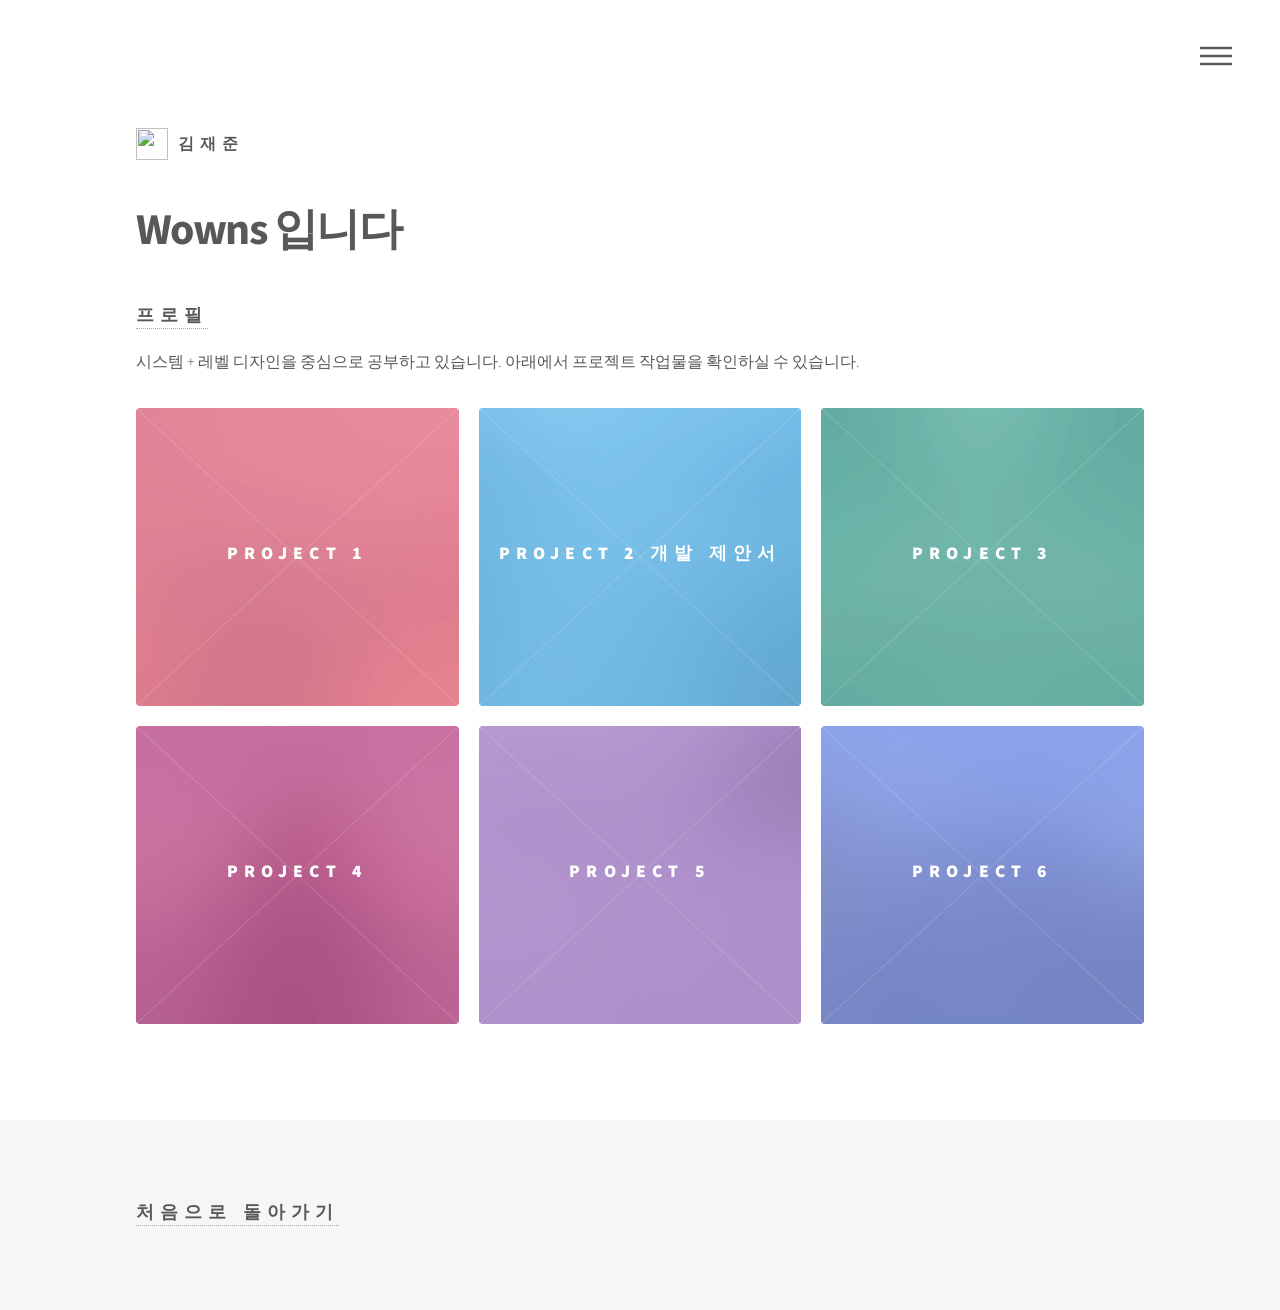
==== pages/index.html @ fa554bdf "write 1" ====
<!doctype html>
<html>
  <head>
    <title>XXX의 문서창고</title>
    <meta charset="utf-8" />
    <meta
      name="viewport"
      content="width=device-width, initial-scale=1, user-scalable=no"
    />
    <link rel="stylesheet" href="assets/css/main.css" />
    <noscript
      ><link rel="stylesheet" href="assets/css/noscript.css"
    /></noscript>
  </head>
  <body class="is-preload">
    <!-- Wrapper -->
    <div id="wrapper">
      <!-- Header -->
      <header id="header">
        <div class="inner">
          <!-- Logo -->
          <a href="index.html" class="logo">
            <span class="symbol"><img src="images/logo.svg" alt="" /></span
            ><span class="title">김재준</span>
          </a>

          <!-- Nav -->
          <nav>
            <ul>
              <li><a href="#menu">Menu</a></li>
            </ul>
          </nav>
        </div>
      </header>

      <!-- Menu -->
      <nav id="menu">
        <h2>문서바로가기</h2>
        <ul>
          <li><a href="/pages/page01.html">문서1</a></li>
          <li><a href="/pages/page02.html">문서2</a></li>
          <li><a href="/pages/page03.html">문서3</a></li>
          <li><a href="/pages/page04.html">문서4</a></li>
          <li><a href="/pages/page05.html">문서5</a></li>
          <li><a href="/pages/page06.html">문서6</a></li>
          <!-- <li><a href="/pages/page07.html">문서7</a></li>
          <li><a href="/pages/page08.html">문서8</a></li>
          <li><a href="/pages/page09.html">문서9</a></li>
          <li><a href="/pages/page10.html">문서10</a></li>
          <li><a href="/pages/page11.html">문서11</a></li>
          <li><a href="/pages/page12.html">문서12</a></li> -->
        </ul>
      </nav>

      <!-- Main -->
      <div id="main">
        <div class="inner">
          <header>
            <h1>Wowns 입니다<br /></h1>
            <h2>
              <a
                href="https://www.notion.so/gamedesigncosmos/445e931230a882c5b68301362e0fc524?source=copy_link"
                >프로필</a
              >
            </h2>

            <p>
              시스템 + 레벨 디자인을 중심으로 공부하고 있습니다. 아래에서 프로젝트 작업물을 확인하실 수 있습니다.
            </p>
          </header>
          <section class="tiles">
            <article class="style1">
              <span class="image">
                <img src="images/pic01.jpg" alt="" />
              </span>
              <a href="/pages/page01.html">
                <h2>Project 1</h2>
                <div class="content">
                  <p>Project 1에 관한 GDD 입니다.</p>
                </div>
              </a>
            </article>
            <article class="style2">
              <span class="image">
                <img src="images/pic02.jpg" alt="" />
              </span>
              <a href="/pages/page02.html">
                <h2>Project 2 개발 제안서</h2>
                <div class="content">
                  <p>
                    Project 2를 제작하기 위한 개발 제안서.
                  </p>
                </div>
              </a>
            </article>
            <article class="style3">
              <span class="image">
                <img src="images/pic03.jpg" alt="" />
              </span>
              <a href="/pages/page03.html">
                <h2>Project 3</h2>
                <div class="content">
                  <p>
                    Project 3에 관한 GDD 입니다.
                  </p>
                </div>
              </a>
            </article>
            <article class="style4">
              <span class="image">
                <img src="images/pic04.jpg" alt="" />
              </span>
              <a href="/pages/page04.html">
                <h2>Project 4</h2>
                <div class="content">
                  <p>
                    Project 4에 관한 GDD 입니다.
                  </p>
                </div>
              </a>
            </article>
            <article class="style5">
              <span class="image">
                <img src="images/pic05.jpg" alt="" />
              </span>
              <a href="/pages/page05.html">
                <h2>Project 5</h2>
                <div class="content">
                  <p>
                    Project 5에 관한 GDD 입니다.
                  </p>
                </div>
              </a>
            </article>
            <article class="style6">
              <span class="image">
                <img src="images/pic06.jpg" alt="" />
              </span>
              <a href="/pages/page06.html">
                <h2>Project 6</h2>
                <div class="content">
                  <p>
                    Project 6에 관한 GDD 입니다.
                  </p>
                </div>
              </a>
            </article>
            <!-- <article class="style2">
              <span class="image">
                <img src="images/pic07.jpg" alt="" />
              </span>
              <a href="/pages/page07.html">
                <h2>문서7</h2>
                <div class="content">
                  <p>
                    Sed nisl arcu euismod sit amet nisi lorem etiam dolor
                    veroeros et feugiat.
                  </p>
                </div>
              </a>
            </article>
            <article class="style3">
              <span class="image">
                <img src="images/pic08.jpg" alt="" />
              </span>
              <a href="/pages/page08.html">
                <h2>문서8</h2>
                <div class="content">
                  <p>
                    Sed nisl arcu euismod sit amet nisi lorem etiam dolor
                    veroeros et feugiat.
                  </p>
                </div>
              </a>
            </article>
            <article class="style1">
              <span class="image">
                <img src="images/pic09.jpg" alt="" />
              </span>
              <a href="/pages/page09.html">
                <h2>문서9</h2>
                <div class="content">
                  <p>
                    Sed nisl arcu euismod sit amet nisi lorem etiam dolor
                    veroeros et feugiat.
                  </p>
                </div>
              </a>
            </article>
            <article class="style5">
              <span class="image">
                <img src="images/pic10.jpg" alt="" />
              </span>
              <a href="/pages/page10.html">
                <h2>문서10</h2>
                <div class="content">
                  <p>
                    Sed nisl arcu euismod sit amet nisi lorem etiam dolor
                    veroeros et feugiat.
                  </p>
                </div>
              </a>
            </article>
            <article class="style6">
              <span class="image">
                <img src="images/pic11.jpg" alt="" />
              </span>
              <a href="/pages/page11.html">
                <h2>문서11</h2>
                <div class="content">
                  <p>
                    Sed nisl arcu euismod sit amet nisi lorem etiam dolor
                    veroeros et feugiat.
                  </p>
                </div>
              </a>
            </article>
            <article class="style4">
              <span class="image">
                <img src="images/pic12.jpg" alt="" />
              </span>
              <a href="/pages/page12.html">
                <h2>문서12</h2>
                <div class="content">
                  <p>
                    Sed nisl arcu euismod sit amet nisi lorem etiam dolor
                    veroeros et feugiat.
                  </p>
                </div>
              </a>
            </article> -->
          </section>
        </div>
      </div>

      <!-- Footer -->
      <footer id="footer">
        <div class="inner">
          <h2>
            <a href="/index.html">처음으로 돌아가기</a>
          </h2>
        </div>
      </footer>
    </div>

    <!-- Scripts -->
    <script src="assets/js/jquery.min.js"></script>
    <script src="assets/js/browser.min.js"></script>
    <script src="assets/js/breakpoints.min.js"></script>
    <script src="assets/js/util.js"></script>
    <script src="assets/js/main.js"></script>
  </body>
</html>
---- pages/assets/css/main.css ----
@import url(fontawesome-all.min.css);
@import url("https://fonts.googleapis.com/css?family=Source+Sans+Pro:300,700,900");

/*
	Phantom by HTML5 UP
	html5up.net | @ajlkn
	Free for personal and commercial use under the CCA 3.0 license (html5up.net/license)
*/

html,
body,
div,
span,
applet,
object,
iframe,
h1,
h2,
h3,
h4,
h5,
h6,
p,
blockquote,
pre,
a,
abbr,
acronym,
address,
big,
cite,
code,
del,
dfn,
em,
img,
ins,
kbd,
q,
s,
samp,
small,
strike,
strong,
sub,
sup,
tt,
var,
b,
u,
i,
center,
dl,
dt,
dd,
ol,
ul,
li,
fieldset,
form,
label,
legend,
table,
caption,
tbody,
tfoot,
thead,
tr,
th,
td,
article,
aside,
canvas,
details,
embed,
figure,
figcaption,
footer,
header,
hgroup,
menu,
nav,
output,
ruby,
section,
summary,
time,
mark,
audio,
video {
  margin: 0;
  padding: 0;
  border: 0;
  font-size: 100%;
  font: inherit;
  vertical-align: baseline;
}

article,
aside,
details,
figcaption,
figure,
footer,
header,
hgroup,
menu,
nav,
section {
  display: block;
}

body {
  line-height: 1;
}

ol,
ul {
  list-style: none;
}

blockquote,
q {
  quotes: none;
}

blockquote:before,
blockquote:after,
q:before,
q:after {
  content: "";
  content: none;
}

table {
  border-collapse: collapse;
  border-spacing: 0;
}

body {
  -webkit-text-size-adjust: none;
}

mark {
  background-color: transparent;
  color: inherit;
}

input::-moz-focus-inner {
  border: 0;
  padding: 0;
}

input,
select,
textarea {
  -moz-appearance: none;
  -webkit-appearance: none;
  -ms-appearance: none;
  appearance: none;
}

/* Basic */

@-ms-viewport {
  width: device-width;
}

body {
  -ms-overflow-style: scrollbar;
}

@media screen and (max-width: 480px) {
  html,
  body {
    min-width: 320px;
  }
}

html {
  box-sizing: border-box;
}

*,
*:before,
*:after {
  box-sizing: inherit;
}

body {
  background: #ffffff;
}

body.is-preload *,
body.is-preload *:before,
body.is-preload *:after {
  -moz-animation: none !important;
  -webkit-animation: none !important;
  -ms-animation: none !important;
  animation: none !important;
  -moz-transition: none !important;
  -webkit-transition: none !important;
  -ms-transition: none !important;
  transition: none !important;
}

/* Type */

body,
input,
select,
textarea {
  color: #585858;
  font-family: "Source Sans Pro", Helvetica, sans-serif;
  font-size: 16pt;
  font-weight: 300;
  line-height: 1.75;
}

@media screen and (max-width: 1680px) {
  body,
  input,
  select,
  textarea {
    font-size: 14pt;
  }
}

@media screen and (max-width: 1280px) {
  body,
  input,
  select,
  textarea {
    font-size: 12pt;
  }
}

a {
  -moz-transition:
    border-bottom-color 0.2s ease,
    color 0.2s ease;
  -webkit-transition:
    border-bottom-color 0.2s ease,
    color 0.2s ease;
  -ms-transition:
    border-bottom-color 0.2s ease,
    color 0.2s ease;
  transition:
    border-bottom-color 0.2s ease,
    color 0.2s ease;
  text-decoration: none;
  color: #585858;
  border-bottom: dotted 1px rgba(88, 88, 88, 0.5);
}

a:hover {
  border-bottom-color: transparent;
  color: #67f20a !important;
}

strong,
b {
  font-weight: 900;
}

em,
i {
  font-style: italic;
}

p {
  margin: 0 0 2em 0;
}

h1 {
  font-size: 2.75em;
  font-weight: 700;
  line-height: 1.3;
  margin: 0 0 1em 0;
  letter-spacing: -0.035em;
}

h1 a {
  color: inherit;
}

@media screen and (max-width: 736px) {
  h1 {
    font-size: 2em;
    margin: 0 0 1em 0;
  }
}

@media screen and (max-width: 360px) {
  h1 {
    font-size: 1.75em;
  }
}

h2,
h3,
h4,
h5,
h6 {
  font-weight: 900;
  line-height: 1.5;
  margin: 0 0 2em 0;
  text-transform: uppercase;
  letter-spacing: 0.35em;
}

h2 a,
h3 a,
h4 a,
h5 a,
h6 a {
  color: inherit;
}

h2 {
  font-size: 1.1em;
}

h3 {
  font-size: 1em;
}

h4 {
  font-size: 0.8em;
}

h5 {
  font-size: 0.8em;
}

h6 {
  font-size: 0.8em;
}

@media screen and (max-width: 980px) {
  h1 br,
  h2 br,
  h3 br,
  h4 br,
  h5 br,
  h6 br {
    display: none;
  }
}

@media screen and (max-width: 736px) {
  h2 {
    font-size: 1em;
  }

  h3 {
    font-size: 0.8em;
  }
}

sub {
  font-size: 0.8em;
  position: relative;
  top: 0.5em;
}

sup {
  font-size: 0.8em;
  position: relative;
  top: -0.5em;
}

blockquote {
  border-left: solid 4px #c9c9c9;
  font-style: italic;
  margin: 0 0 2em 0;
  padding: 0.5em 0 0.5em 2em;
}

code {
  background: rgba(144, 144, 144, 0.075);
  border-radius: 4px;
  border: solid 1px #c9c9c9;
  font-family: "Courier New", monospace;
  font-size: 0.9em;
  margin: 0 0.25em;
  padding: 0.25em 0.65em;
}

pre {
  -webkit-overflow-scrolling: touch;
  font-family: "Courier New", monospace;
  font-size: 0.9em;
  margin: 0 0 2em 0;
}

pre code {
  display: block;
  line-height: 1.75;
  padding: 1em 1.5em;
  overflow-x: auto;
}

hr {
  border: 0;
  border-bottom: solid 1px #c9c9c9;
  margin: 2em 0;
}

hr.major {
  margin: 3em 0;
}

.align-left {
  text-align: left;
}

.align-center {
  text-align: center;
}

.align-right {
  text-align: right;
}

/* Row */

.row {
  display: flex;
  flex-wrap: wrap;
  box-sizing: border-box;
  align-items: stretch;
}

.row > * {
  box-sizing: border-box;
}

.row.gtr-uniform > * > :last-child {
  margin-bottom: 0;
}

.row.aln-left {
  justify-content: flex-start;
}

.row.aln-center {
  justify-content: center;
}

.row.aln-right {
  justify-content: flex-end;
}

.row.aln-top {
  align-items: flex-start;
}

.row.aln-middle {
  align-items: center;
}

.row.aln-bottom {
  align-items: flex-end;
}

.row > .imp {
  order: -1;
}

.row > .col-1 {
  width: 8.33333%;
}

.row > .off-1 {
  margin-left: 8.33333%;
}

.row > .col-2 {
  width: 16.66667%;
}

.row > .off-2 {
  margin-left: 16.66667%;
}

.row > .col-3 {
  width: 25%;
}

.row > .off-3 {
  margin-left: 25%;
}

.row > .col-4 {
  width: 33.33333%;
}

.row > .off-4 {
  margin-left: 33.33333%;
}

.row > .col-5 {
  width: 41.66667%;
}

.row > .off-5 {
  margin-left: 41.66667%;
}

.row > .col-6 {
  width: 50%;
}

.row > .off-6 {
  margin-left: 50%;
}

.row > .col-7 {
  width: 58.33333%;
}

.row > .off-7 {
  margin-left: 58.33333%;
}

.row > .col-8 {
  width: 66.66667%;
}

.row > .off-8 {
  margin-left: 66.66667%;
}

.row > .col-9 {
  width: 75%;
}

.row > .off-9 {
  margin-left: 75%;
}

.row > .col-10 {
  width: 83.33333%;
}

.row > .off-10 {
  margin-left: 83.33333%;
}

.row > .col-11 {
  width: 91.66667%;
}

.row > .off-11 {
  margin-left: 91.66667%;
}

.row > .col-12 {
  width: 100%;
}

.row > .off-12 {
  margin-left: 100%;
}

.row.gtr-0 {
  margin-top: 0;
  margin-left: 0em;
}

.row.gtr-0 > * {
  padding: 0 0 0 0em;
}

.row.gtr-0.gtr-uniform {
  margin-top: 0em;
}

.row.gtr-0.gtr-uniform > * {
  padding-top: 0em;
}

.row.gtr-25 {
  margin-top: 0;
  margin-left: -0.5em;
}

.row.gtr-25 > * {
  padding: 0 0 0 0.5em;
}

.row.gtr-25.gtr-uniform {
  margin-top: -0.5em;
}

.row.gtr-25.gtr-uniform > * {
  padding-top: 0.5em;
}

.row.gtr-50 {
  margin-top: 0;
  margin-left: -1em;
}

.row.gtr-50 > * {
  padding: 0 0 0 1em;
}

.row.gtr-50.gtr-uniform {
  margin-top: -1em;
}

.row.gtr-50.gtr-uniform > * {
  padding-top: 1em;
}

.row {
  margin-top: 0;
  margin-left: -2em;
}

.row > * {
  padding: 0 0 0 2em;
}

.row.gtr-uniform {
  margin-top: -2em;
}

.row.gtr-uniform > * {
  padding-top: 2em;
}

.row.gtr-150 {
  margin-top: 0;
  margin-left: -3em;
}

.row.gtr-150 > * {
  padding: 0 0 0 3em;
}

.row.gtr-150.gtr-uniform {
  margin-top: -3em;
}

.row.gtr-150.gtr-uniform > * {
  padding-top: 3em;
}

.row.gtr-200 {
  margin-top: 0;
  margin-left: -4em;
}

.row.gtr-200 > * {
  padding: 0 0 0 4em;
}

.row.gtr-200.gtr-uniform {
  margin-top: -4em;
}

.row.gtr-200.gtr-uniform > * {
  padding-top: 4em;
}

@media screen and (max-width: 1680px) {
  .row {
    display: flex;
    flex-wrap: wrap;
    box-sizing: border-box;
    align-items: stretch;
  }

  .row > * {
    box-sizing: border-box;
  }

  .row.gtr-uniform > * > :last-child {
    margin-bottom: 0;
  }

  .row.aln-left {
    justify-content: flex-start;
  }

  .row.aln-center {
    justify-content: center;
  }

  .row.aln-right {
    justify-content: flex-end;
  }

  .row.aln-top {
    align-items: flex-start;
  }

  .row.aln-middle {
    align-items: center;
  }

  .row.aln-bottom {
    align-items: flex-end;
  }

  .row > .imp-xlarge {
    order: -1;
  }

  .row > .col-1-xlarge {
    width: 8.33333%;
  }

  .row > .off-1-xlarge {
    margin-left: 8.33333%;
  }

  .row > .col-2-xlarge {
    width: 16.66667%;
  }

  .row > .off-2-xlarge {
    margin-left: 16.66667%;
  }

  .row > .col-3-xlarge {
    width: 25%;
  }

  .row > .off-3-xlarge {
    margin-left: 25%;
  }

  .row > .col-4-xlarge {
    width: 33.33333%;
  }

  .row > .off-4-xlarge {
    margin-left: 33.33333%;
  }

  .row > .col-5-xlarge {
    width: 41.66667%;
  }

  .row > .off-5-xlarge {
    margin-left: 41.66667%;
  }

  .row > .col-6-xlarge {
    width: 50%;
  }

  .row > .off-6-xlarge {
    margin-left: 50%;
  }

  .row > .col-7-xlarge {
    width: 58.33333%;
  }

  .row > .off-7-xlarge {
    margin-left: 58.33333%;
  }

  .row > .col-8-xlarge {
    width: 66.66667%;
  }

  .row > .off-8-xlarge {
    margin-left: 66.66667%;
  }

  .row > .col-9-xlarge {
    width: 75%;
  }

  .row > .off-9-xlarge {
    margin-left: 75%;
  }

  .row > .col-10-xlarge {
    width: 83.33333%;
  }

  .row > .off-10-xlarge {
    margin-left: 83.33333%;
  }

  .row > .col-11-xlarge {
    width: 91.66667%;
  }

  .row > .off-11-xlarge {
    margin-left: 91.66667%;
  }

  .row > .col-12-xlarge {
    width: 100%;
  }

  .row > .off-12-xlarge {
    margin-left: 100%;
  }

  .row.gtr-0 {
    margin-top: 0;
    margin-left: 0em;
  }

  .row.gtr-0 > * {
    padding: 0 0 0 0em;
  }

  .row.gtr-0.gtr-uniform {
    margin-top: 0em;
  }

  .row.gtr-0.gtr-uniform > * {
    padding-top: 0em;
  }

  .row.gtr-25 {
    margin-top: 0;
    margin-left: -0.5em;
  }

  .row.gtr-25 > * {
    padding: 0 0 0 0.5em;
  }

  .row.gtr-25.gtr-uniform {
    margin-top: -0.5em;
  }

  .row.gtr-25.gtr-uniform > * {
    padding-top: 0.5em;
  }

  .row.gtr-50 {
    margin-top: 0;
    margin-left: -1em;
  }

  .row.gtr-50 > * {
    padding: 0 0 0 1em;
  }

  .row.gtr-50.gtr-uniform {
    margin-top: -1em;
  }

  .row.gtr-50.gtr-uniform > * {
    padding-top: 1em;
  }

  .row {
    margin-top: 0;
    margin-left: -2em;
  }

  .row > * {
    padding: 0 0 0 2em;
  }

  .row.gtr-uniform {
    margin-top: -2em;
  }

  .row.gtr-uniform > * {
    padding-top: 2em;
  }

  .row.gtr-150 {
    margin-top: 0;
    margin-left: -3em;
  }

  .row.gtr-150 > * {
    padding: 0 0 0 3em;
  }

  .row.gtr-150.gtr-uniform {
    margin-top: -3em;
  }

  .row.gtr-150.gtr-uniform > * {
    padding-top: 3em;
  }

  .row.gtr-200 {
    margin-top: 0;
    margin-left: -4em;
  }

  .row.gtr-200 > * {
    padding: 0 0 0 4em;
  }

  .row.gtr-200.gtr-uniform {
    margin-top: -4em;
  }

  .row.gtr-200.gtr-uniform > * {
    padding-top: 4em;
  }
}

@media screen and (max-width: 1280px) {
  .row {
    display: flex;
    flex-wrap: wrap;
    box-sizing: border-box;
    align-items: stretch;
  }

  .row > * {
    box-sizing: border-box;
  }

  .row.gtr-uniform > * > :last-child {
    margin-bottom: 0;
  }

  .row.aln-left {
    justify-content: flex-start;
  }

  .row.aln-center {
    justify-content: center;
  }

  .row.aln-right {
    justify-content: flex-end;
  }

  .row.aln-top {
    align-items: flex-start;
  }

  .row.aln-middle {
    align-items: center;
  }

  .row.aln-bottom {
    align-items: flex-end;
  }

  .row > .imp-large {
    order: -1;
  }

  .row > .col-1-large {
    width: 8.33333%;
  }

  .row > .off-1-large {
    margin-left: 8.33333%;
  }

  .row > .col-2-large {
    width: 16.66667%;
  }

  .row > .off-2-large {
    margin-left: 16.66667%;
  }

  .row > .col-3-large {
    width: 25%;
  }

  .row > .off-3-large {
    margin-left: 25%;
  }

  .row > .col-4-large {
    width: 33.33333%;
  }

  .row > .off-4-large {
    margin-left: 33.33333%;
  }

  .row > .col-5-large {
    width: 41.66667%;
  }

  .row > .off-5-large {
    margin-left: 41.66667%;
  }

  .row > .col-6-large {
    width: 50%;
  }

  .row > .off-6-large {
    margin-left: 50%;
  }

  .row > .col-7-large {
    width: 58.33333%;
  }

  .row > .off-7-large {
    margin-left: 58.33333%;
  }

  .row > .col-8-large {
    width: 66.66667%;
  }

  .row > .off-8-large {
    margin-left: 66.66667%;
  }

  .row > .col-9-large {
    width: 75%;
  }

  .row > .off-9-large {
    margin-left: 75%;
  }

  .row > .col-10-large {
    width: 83.33333%;
  }

  .row > .off-10-large {
    margin-left: 83.33333%;
  }

  .row > .col-11-large {
    width: 91.66667%;
  }

  .row > .off-11-large {
    margin-left: 91.66667%;
  }

  .row > .col-12-large {
    width: 100%;
  }

  .row > .off-12-large {
    margin-left: 100%;
  }

  .row.gtr-0 {
    margin-top: 0;
    margin-left: 0em;
  }

  .row.gtr-0 > * {
    padding: 0 0 0 0em;
  }

  .row.gtr-0.gtr-uniform {
    margin-top: 0em;
  }

  .row.gtr-0.gtr-uniform > * {
    padding-top: 0em;
  }

  .row.gtr-25 {
    margin-top: 0;
    margin-left: -0.5em;
  }

  .row.gtr-25 > * {
    padding: 0 0 0 0.5em;
  }

  .row.gtr-25.gtr-uniform {
    margin-top: -0.5em;
  }

  .row.gtr-25.gtr-uniform > * {
    padding-top: 0.5em;
  }

  .row.gtr-50 {
    margin-top: 0;
    margin-left: -1em;
  }

  .row.gtr-50 > * {
    padding: 0 0 0 1em;
  }

  .row.gtr-50.gtr-uniform {
    margin-top: -1em;
  }

  .row.gtr-50.gtr-uniform > * {
    padding-top: 1em;
  }

  .row {
    margin-top: 0;
    margin-left: -2em;
  }

  .row > * {
    padding: 0 0 0 2em;
  }

  .row.gtr-uniform {
    margin-top: -2em;
  }

  .row.gtr-uniform > * {
    padding-top: 2em;
  }

  .row.gtr-150 {
    margin-top: 0;
    margin-left: -3em;
  }

  .row.gtr-150 > * {
    padding: 0 0 0 3em;
  }

  .row.gtr-150.gtr-uniform {
    margin-top: -3em;
  }

  .row.gtr-150.gtr-uniform > * {
    padding-top: 3em;
  }

  .row.gtr-200 {
    margin-top: 0;
    margin-left: -4em;
  }

  .row.gtr-200 > * {
    padding: 0 0 0 4em;
  }

  .row.gtr-200.gtr-uniform {
    margin-top: -4em;
  }

  .row.gtr-200.gtr-uniform > * {
    padding-top: 4em;
  }
}

@media screen and (max-width: 980px) {
  .row {
    display: flex;
    flex-wrap: wrap;
    box-sizing: border-box;
    align-items: stretch;
  }

  .row > * {
    box-sizing: border-box;
  }

  .row.gtr-uniform > * > :last-child {
    margin-bottom: 0;
  }

  .row.aln-left {
    justify-content: flex-start;
  }

  .row.aln-center {
    justify-content: center;
  }

  .row.aln-right {
    justify-content: flex-end;
  }

  .row.aln-top {
    align-items: flex-start;
  }

  .row.aln-middle {
    align-items: center;
  }

  .row.aln-bottom {
    align-items: flex-end;
  }

  .row > .imp-medium {
    order: -1;
  }

  .row > .col-1-medium {
    width: 8.33333%;
  }

  .row > .off-1-medium {
    margin-left: 8.33333%;
  }

  .row > .col-2-medium {
    width: 16.66667%;
  }

  .row > .off-2-medium {
    margin-left: 16.66667%;
  }

  .row > .col-3-medium {
    width: 25%;
  }

  .row > .off-3-medium {
    margin-left: 25%;
  }

  .row > .col-4-medium {
    width: 33.33333%;
  }

  .row > .off-4-medium {
    margin-left: 33.33333%;
  }

  .row > .col-5-medium {
    width: 41.66667%;
  }

  .row > .off-5-medium {
    margin-left: 41.66667%;
  }

  .row > .col-6-medium {
    width: 50%;
  }

  .row > .off-6-medium {
    margin-left: 50%;
  }

  .row > .col-7-medium {
    width: 58.33333%;
  }

  .row > .off-7-medium {
    margin-left: 58.33333%;
  }

  .row > .col-8-medium {
    width: 66.66667%;
  }

  .row > .off-8-medium {
    margin-left: 66.66667%;
  }

  .row > .col-9-medium {
    width: 75%;
  }

  .row > .off-9-medium {
    margin-left: 75%;
  }

  .row > .col-10-medium {
    width: 83.33333%;
  }

  .row > .off-10-medium {
    margin-left: 83.33333%;
  }

  .row > .col-11-medium {
    width: 91.66667%;
  }

  .row > .off-11-medium {
    margin-left: 91.66667%;
  }

  .row > .col-12-medium {
    width: 100%;
  }

  .row > .off-12-medium {
    margin-left: 100%;
  }

  .row.gtr-0 {
    margin-top: 0;
    margin-left: 0em;
  }

  .row.gtr-0 > * {
    padding: 0 0 0 0em;
  }

  .row.gtr-0.gtr-uniform {
    margin-top: 0em;
  }

  .row.gtr-0.gtr-uniform > * {
    padding-top: 0em;
  }

  .row.gtr-25 {
    margin-top: 0;
    margin-left: -0.375em;
  }

  .row.gtr-25 > * {
    padding: 0 0 0 0.375em;
  }

  .row.gtr-25.gtr-uniform {
    margin-top: -0.375em;
  }

  .row.gtr-25.gtr-uniform > * {
    padding-top: 0.375em;
  }

  .row.gtr-50 {
    margin-top: 0;
    margin-left: -0.75em;
  }

  .row.gtr-50 > * {
    padding: 0 0 0 0.75em;
  }

  .row.gtr-50.gtr-uniform {
    margin-top: -0.75em;
  }

  .row.gtr-50.gtr-uniform > * {
    padding-top: 0.75em;
  }

  .row {
    margin-top: 0;
    margin-left: -1.5em;
  }

  .row > * {
    padding: 0 0 0 1.5em;
  }

  .row.gtr-uniform {
    margin-top: -1.5em;
  }

  .row.gtr-uniform > * {
    padding-top: 1.5em;
  }

  .row.gtr-150 {
    margin-top: 0;
    margin-left: -2.25em;
  }

  .row.gtr-150 > * {
    padding: 0 0 0 2.25em;
  }

  .row.gtr-150.gtr-uniform {
    margin-top: -2.25em;
  }

  .row.gtr-150.gtr-uniform > * {
    padding-top: 2.25em;
  }

  .row.gtr-200 {
    margin-top: 0;
    margin-left: -3em;
  }

  .row.gtr-200 > * {
    padding: 0 0 0 3em;
  }

  .row.gtr-200.gtr-uniform {
    margin-top: -3em;
  }

  .row.gtr-200.gtr-uniform > * {
    padding-top: 3em;
  }
}

@media screen and (max-width: 736px) {
  .row {
    display: flex;
    flex-wrap: wrap;
    box-sizing: border-box;
    align-items: stretch;
  }

  .row > * {
    box-sizing: border-box;
  }

  .row.gtr-uniform > * > :last-child {
    margin-bottom: 0;
  }

  .row.aln-left {
    justify-content: flex-start;
  }

  .row.aln-center {
    justify-content: center;
  }

  .row.aln-right {
    justify-content: flex-end;
  }

  .row.aln-top {
    align-items: flex-start;
  }

  .row.aln-middle {
    align-items: center;
  }

  .row.aln-bottom {
    align-items: flex-end;
  }

  .row > .imp-small {
    order: -1;
  }

  .row > .col-1-small {
    width: 8.33333%;
  }

  .row > .off-1-small {
    margin-left: 8.33333%;
  }

  .row > .col-2-small {
    width: 16.66667%;
  }

  .row > .off-2-small {
    margin-left: 16.66667%;
  }

  .row > .col-3-small {
    width: 25%;
  }

  .row > .off-3-small {
    margin-left: 25%;
  }

  .row > .col-4-small {
    width: 33.33333%;
  }

  .row > .off-4-small {
    margin-left: 33.33333%;
  }

  .row > .col-5-small {
    width: 41.66667%;
  }

  .row > .off-5-small {
    margin-left: 41.66667%;
  }

  .row > .col-6-small {
    width: 50%;
  }

  .row > .off-6-small {
    margin-left: 50%;
  }

  .row > .col-7-small {
    width: 58.33333%;
  }

  .row > .off-7-small {
    margin-left: 58.33333%;
  }

  .row > .col-8-small {
    width: 66.66667%;
  }

  .row > .off-8-small {
    margin-left: 66.66667%;
  }

  .row > .col-9-small {
    width: 75%;
  }

  .row > .off-9-small {
    margin-left: 75%;
  }

  .row > .col-10-small {
    width: 83.33333%;
  }

  .row > .off-10-small {
    margin-left: 83.33333%;
  }

  .row > .col-11-small {
    width: 91.66667%;
  }

  .row > .off-11-small {
    margin-left: 91.66667%;
  }

  .row > .col-12-small {
    width: 100%;
  }

  .row > .off-12-small {
    margin-left: 100%;
  }

  .row.gtr-0 {
    margin-top: 0;
    margin-left: 0em;
  }

  .row.gtr-0 > * {
    padding: 0 0 0 0em;
  }

  .row.gtr-0.gtr-uniform {
    margin-top: 0em;
  }

  .row.gtr-0.gtr-uniform > * {
    padding-top: 0em;
  }

  .row.gtr-25 {
    margin-top: 0;
    margin-left: -0.25em;
  }

  .row.gtr-25 > * {
    padding: 0 0 0 0.25em;
  }

  .row.gtr-25.gtr-uniform {
    margin-top: -0.25em;
  }

  .row.gtr-25.gtr-uniform > * {
    padding-top: 0.25em;
  }

  .row.gtr-50 {
    margin-top: 0;
    margin-left: -0.5em;
  }

  .row.gtr-50 > * {
    padding: 0 0 0 0.5em;
  }

  .row.gtr-50.gtr-uniform {
    margin-top: -0.5em;
  }

  .row.gtr-50.gtr-uniform > * {
    padding-top: 0.5em;
  }

  .row {
    margin-top: 0;
    margin-left: -1em;
  }

  .row > * {
    padding: 0 0 0 1em;
  }

  .row.gtr-uniform {
    margin-top: -1em;
  }

  .row.gtr-uniform > * {
    padding-top: 1em;
  }

  .row.gtr-150 {
    margin-top: 0;
    margin-left: -1.5em;
  }

  .row.gtr-150 > * {
    padding: 0 0 0 1.5em;
  }

  .row.gtr-150.gtr-uniform {
    margin-top: -1.5em;
  }

  .row.gtr-150.gtr-uniform > * {
    padding-top: 1.5em;
  }

  .row.gtr-200 {
    margin-top: 0;
    margin-left: -2em;
  }

  .row.gtr-200 > * {
    padding: 0 0 0 2em;
  }

  .row.gtr-200.gtr-uniform {
    margin-top: -2em;
  }

  .row.gtr-200.gtr-uniform > * {
    padding-top: 2em;
  }
}

@media screen and (max-width: 480px) {
  .row {
    display: flex;
    flex-wrap: wrap;
    box-sizing: border-box;
    align-items: stretch;
  }

  .row > * {
    box-sizing: border-box;
  }

  .row.gtr-uniform > * > :last-child {
    margin-bottom: 0;
  }

  .row.aln-left {
    justify-content: flex-start;
  }

  .row.aln-center {
    justify-content: center;
  }

  .row.aln-right {
    justify-content: flex-end;
  }

  .row.aln-top {
    align-items: flex-start;
  }

  .row.aln-middle {
    align-items: center;
  }

  .row.aln-bottom {
    align-items: flex-end;
  }

  .row > .imp-xsmall {
    order: -1;
  }

  .row > .col-1-xsmall {
    width: 8.33333%;
  }

  .row > .off-1-xsmall {
    margin-left: 8.33333%;
  }

  .row > .col-2-xsmall {
    width: 16.66667%;
  }

  .row > .off-2-xsmall {
    margin-left: 16.66667%;
  }

  .row > .col-3-xsmall {
    width: 25%;
  }

  .row > .off-3-xsmall {
    margin-left: 25%;
  }

  .row > .col-4-xsmall {
    width: 33.33333%;
  }

  .row > .off-4-xsmall {
    margin-left: 33.33333%;
  }

  .row > .col-5-xsmall {
    width: 41.66667%;
  }

  .row > .off-5-xsmall {
    margin-left: 41.66667%;
  }

  .row > .col-6-xsmall {
    width: 50%;
  }

  .row > .off-6-xsmall {
    margin-left: 50%;
  }

  .row > .col-7-xsmall {
    width: 58.33333%;
  }

  .row > .off-7-xsmall {
    margin-left: 58.33333%;
  }

  .row > .col-8-xsmall {
    width: 66.66667%;
  }

  .row > .off-8-xsmall {
    margin-left: 66.66667%;
  }

  .row > .col-9-xsmall {
    width: 75%;
  }

  .row > .off-9-xsmall {
    margin-left: 75%;
  }

  .row > .col-10-xsmall {
    width: 83.33333%;
  }

  .row > .off-10-xsmall {
    margin-left: 83.33333%;
  }

  .row > .col-11-xsmall {
    width: 91.66667%;
  }

  .row > .off-11-xsmall {
    margin-left: 91.66667%;
  }

  .row > .col-12-xsmall {
    width: 100%;
  }

  .row > .off-12-xsmall {
    margin-left: 100%;
  }

  .row.gtr-0 {
    margin-top: 0;
    margin-left: 0em;
  }

  .row.gtr-0 > * {
    padding: 0 0 0 0em;
  }

  .row.gtr-0.gtr-uniform {
    margin-top: 0em;
  }

  .row.gtr-0.gtr-uniform > * {
    padding-top: 0em;
  }

  .row.gtr-25 {
    margin-top: 0;
    margin-left: -0.25em;
  }

  .row.gtr-25 > * {
    padding: 0 0 0 0.25em;
  }

  .row.gtr-25.gtr-uniform {
    margin-top: -0.25em;
  }

  .row.gtr-25.gtr-uniform > * {
    padding-top: 0.25em;
  }

  .row.gtr-50 {
    margin-top: 0;
    margin-left: -0.5em;
  }

  .row.gtr-50 > * {
    padding: 0 0 0 0.5em;
  }

  .row.gtr-50.gtr-uniform {
    margin-top: -0.5em;
  }

  .row.gtr-50.gtr-uniform > * {
    padding-top: 0.5em;
  }

  .row {
    margin-top: 0;
    margin-left: -1em;
  }

  .row > * {
    padding: 0 0 0 1em;
  }

  .row.gtr-uniform {
    margin-top: -1em;
  }

  .row.gtr-uniform > * {
    padding-top: 1em;
  }

  .row.gtr-150 {
    margin-top: 0;
    margin-left: -1.5em;
  }

  .row.gtr-150 > * {
    padding: 0 0 0 1.5em;
  }

  .row.gtr-150.gtr-uniform {
    margin-top: -1.5em;
  }

  .row.gtr-150.gtr-uniform > * {
    padding-top: 1.5em;
  }

  .row.gtr-200 {
    margin-top: 0;
    margin-left: -2em;
  }

  .row.gtr-200 > * {
    padding: 0 0 0 2em;
  }

  .row.gtr-200.gtr-uniform {
    margin-top: -2em;
  }

  .row.gtr-200.gtr-uniform > * {
    padding-top: 2em;
  }
}

/* Section/Article */

section.special,
article.special {
  text-align: center;
}

header p {
  margin-top: -1em;
}

@media screen and (max-width: 736px) {
  header p {
    margin-top: 0;
  }
}

/* Icon */

.icon {
  text-decoration: none;
  border-bottom: none;
  position: relative;
}

.icon:before {
  -moz-osx-font-smoothing: grayscale;
  -webkit-font-smoothing: antialiased;
  display: inline-block;
  font-style: normal;
  font-variant: normal;
  text-rendering: auto;
  line-height: 1;
  text-transform: none !important;
  font-family: "Font Awesome 5 Free";
  font-weight: 400;
}

.icon > .label {
  display: none;
}

.icon:before {
  line-height: inherit;
}

.icon.solid:before {
  font-weight: 900;
}

.icon.brands:before {
  font-family: "Font Awesome 5 Brands";
}

.icon.style2 {
  -moz-transition:
    background-color 0.2s ease-in-out,
    color 0.2s ease-in-out,
    border-color 0.2s ease-in-out;
  -webkit-transition:
    background-color 0.2s ease-in-out,
    color 0.2s ease-in-out,
    border-color 0.2s ease-in-out;
  -ms-transition:
    background-color 0.2s ease-in-out,
    color 0.2s ease-in-out,
    border-color 0.2s ease-in-out;
  transition:
    background-color 0.2s ease-in-out,
    color 0.2s ease-in-out,
    border-color 0.2s ease-in-out;
  background-color: transparent;
  border: solid 1px #c9c9c9;
  border-radius: 4px;
  width: 2.65em;
  height: 2.65em;
  display: inline-block;
  text-align: center;
  line-height: 2.65em;
  color: inherit;
}

.icon.style2:before {
  font-size: 1.1em;
}

.icon.style2:hover {
  color: #f2849e;
  border-color: #f2849e;
}

.icon.style2:active {
  background-color: rgba(242, 132, 158, 0.1);
}

/* List */

ol {
  list-style: decimal;
  margin: 0 0 2em 0;
  padding-left: 1.25em;
}

ol li {
  padding-left: 0.25em;
}

ul {
  list-style: disc;
  margin: 0 0 2em 0;
  padding-left: 1em;
}

ul li {
  padding-left: 0.5em;
}

ul.alt {
  list-style: none;
  padding-left: 0;
}

ul.alt li {
  border-top: solid 1px #c9c9c9;
  padding: 0.5em 0;
}

ul.alt li:first-child {
  border-top: 0;
  padding-top: 0;
}

dl {
  margin: 0 0 2em 0;
}

dl dt {
  display: block;
  font-weight: 900;
  margin: 0 0 1em 0;
}

dl dd {
  margin-left: 2em;
}

/* Actions */

ul.actions {
  display: -moz-flex;
  display: -webkit-flex;
  display: -ms-flex;
  display: flex;
  cursor: default;
  list-style: none;
  margin-left: -1em;
  padding-left: 0;
}

ul.actions li {
  padding: 0 0 0 1em;
  vertical-align: middle;
}

ul.actions.special {
  -moz-justify-content: center;
  -webkit-justify-content: center;
  -ms-justify-content: center;
  justify-content: center;
  width: 100%;
  margin-left: 0;
}

ul.actions.special li:first-child {
  padding-left: 0;
}

ul.actions.stacked {
  -moz-flex-direction: column;
  -webkit-flex-direction: column;
  -ms-flex-direction: column;
  flex-direction: column;
  margin-left: 0;
}

ul.actions.stacked li {
  padding: 1.3em 0 0 0;
}

ul.actions.stacked li:first-child {
  padding-top: 0;
}

ul.actions.fit {
  width: calc(100% + 1em);
}

ul.actions.fit li {
  -moz-flex-grow: 1;
  -webkit-flex-grow: 1;
  -ms-flex-grow: 1;
  flex-grow: 1;
  -moz-flex-shrink: 1;
  -webkit-flex-shrink: 1;
  -ms-flex-shrink: 1;
  flex-shrink: 1;
  width: 100%;
}

ul.actions.fit li > * {
  width: 100%;
}

ul.actions.fit.stacked {
  width: 100%;
}

@media screen and (max-width: 480px) {
  ul.actions:not(.fixed) {
    -moz-flex-direction: column;
    -webkit-flex-direction: column;
    -ms-flex-direction: column;
    flex-direction: column;
    margin-left: 0;
    width: 100% !important;
  }

  ul.actions:not(.fixed) li {
    -moz-flex-grow: 1;
    -webkit-flex-grow: 1;
    -ms-flex-grow: 1;
    flex-grow: 1;
    -moz-flex-shrink: 1;
    -webkit-flex-shrink: 1;
    -ms-flex-shrink: 1;
    flex-shrink: 1;
    padding: 1em 0 0 0;
    text-align: center;
    width: 100%;
  }

  ul.actions:not(.fixed) li > * {
    width: 100%;
  }

  ul.actions:not(.fixed) li:first-child {
    padding-top: 0;
  }

  ul.actions:not(.fixed) li input[type="submit"],
  ul.actions:not(.fixed) li input[type="reset"],
  ul.actions:not(.fixed) li input[type="button"],
  ul.actions:not(.fixed) li button,
  ul.actions:not(.fixed) li .button {
    width: 100%;
  }

  ul.actions:not(.fixed) li input[type="submit"].icon:before,
  ul.actions:not(.fixed) li input[type="reset"].icon:before,
  ul.actions:not(.fixed) li input[type="button"].icon:before,
  ul.actions:not(.fixed) li button.icon:before,
  ul.actions:not(.fixed) li .button.icon:before {
    margin-left: -0.5rem;
  }
}

/* Icons */

ul.icons {
  cursor: default;
  list-style: none;
  padding-left: 0;
  margin: -1em 0 2em -1em;
}

ul.icons li {
  display: inline-block;
  padding: 1em 0 0 1em;
}

/* Form */

form {
  margin: 0 0 2em 0;
  overflow-x: hidden;
}

form > :last-child {
  margin-bottom: 0;
}

form > .fields {
  display: -moz-flex;
  display: -webkit-flex;
  display: -ms-flex;
  display: flex;
  -moz-flex-wrap: wrap;
  -webkit-flex-wrap: wrap;
  -ms-flex-wrap: wrap;
  flex-wrap: wrap;
  width: calc(100% + 3em);
  margin: -1.5em 0 2em -1.5em;
}

form > .fields > .field {
  -moz-flex-grow: 0;
  -webkit-flex-grow: 0;
  -ms-flex-grow: 0;
  flex-grow: 0;
  -moz-flex-shrink: 0;
  -webkit-flex-shrink: 0;
  -ms-flex-shrink: 0;
  flex-shrink: 0;
  padding: 1.5em 0 0 1.5em;
  width: calc(100% - 1.5em);
}

form > .fields > .field.half {
  width: calc(50% - 0.75em);
}

form > .fields > .field.third {
  width: calc(100% / 3 - 0.5em);
}

form > .fields > .field.quarter {
  width: calc(25% - 0.375em);
}

@media screen and (max-width: 480px) {
  form > .fields {
    width: calc(100% + 3em);
    margin: -1.5em 0 2em -1.5em;
  }

  form > .fields > .field {
    padding: 1.5em 0 0 1.5em;
    width: calc(100% - 1.5em);
  }

  form > .fields > .field.half {
    width: calc(100% - 1.5em);
  }

  form > .fields > .field.third {
    width: calc(100% - 1.5em);
  }

  form > .fields > .field.quarter {
    width: calc(100% - 1.5em);
  }
}

label {
  display: block;
  font-size: 0.9em;
  font-weight: 900;
  margin: 0 0 1em 0;
}

input[type="text"],
input[type="password"],
input[type="email"],
input[type="tel"],
select,
textarea {
  -moz-appearance: none;
  -webkit-appearance: none;
  -ms-appearance: none;
  appearance: none;
  background-color: transparent;
  border: none;
  border-radius: 0;
  border-bottom: solid 1px #c9c9c9;
  color: inherit;
  display: block;
  outline: 0;
  padding: 0;
  text-decoration: none;
  width: 100%;
}

input[type="text"]:invalid,
input[type="password"]:invalid,
input[type="email"]:invalid,
input[type="tel"]:invalid,
select:invalid,
textarea:invalid {
  box-shadow: none;
}

input[type="text"]:focus,
input[type="password"]:focus,
input[type="email"]:focus,
input[type="tel"]:focus,
select:focus,
textarea:focus {
  border-bottom-color: #f2849e;
  box-shadow: inset 0 -1px 0 0 #f2849e;
}

select {
  background-image: url("data:image/svg+xml;charset=utf8,%3Csvg xmlns='http://www.w3.org/2000/svg' width='40' height='40' preserveAspectRatio='none' viewBox='0 0 40 40'%3E%3Cpath d='M9.4,12.3l10.4,10.4l10.4-10.4c0.2-0.2,0.5-0.4,0.9-0.4c0.3,0,0.6,0.1,0.9,0.4l3.3,3.3c0.2,0.2,0.4,0.5,0.4,0.9 c0,0.4-0.1,0.6-0.4,0.9L20.7,31.9c-0.2,0.2-0.5,0.4-0.9,0.4c-0.3,0-0.6-0.1-0.9-0.4L4.3,17.3c-0.2-0.2-0.4-0.5-0.4-0.9 c0-0.4,0.1-0.6,0.4-0.9l3.3-3.3c0.2-0.2,0.5-0.4,0.9-0.4S9.1,12.1,9.4,12.3z' fill='%23c9c9c9' /%3E%3C/svg%3E");
  background-size: 1.25rem;
  background-repeat: no-repeat;
  background-position: calc(100% - 1rem) center;
  height: 3em;
  padding-right: 3em;
  text-overflow: ellipsis;
}

select option {
  background: #ffffff;
}

select:focus::-ms-value {
  background-color: transparent;
}

select::-ms-expand {
  display: none;
}

input[type="text"],
input[type="password"],
input[type="email"],
select {
  height: 3em;
}

textarea {
  padding: 0;
  min-height: 3.75em;
}

input[type="checkbox"],
input[type="radio"] {
  -moz-appearance: none;
  -webkit-appearance: none;
  -ms-appearance: none;
  appearance: none;
  display: block;
  float: left;
  margin-right: -2em;
  opacity: 0;
  width: 1em;
  z-index: -1;
}

input[type="checkbox"] + label,
input[type="radio"] + label {
  text-decoration: none;
  color: #585858;
  cursor: pointer;
  display: inline-block;
  font-size: 1em;
  font-weight: 300;
  padding-left: 2.55em;
  padding-right: 0.75em;
  position: relative;
}

input[type="checkbox"] + label:before,
input[type="radio"] + label:before {
  -moz-osx-font-smoothing: grayscale;
  -webkit-font-smoothing: antialiased;
  display: inline-block;
  font-style: normal;
  font-variant: normal;
  text-rendering: auto;
  line-height: 1;
  text-transform: none !important;
  font-family: "Font Awesome 5 Free";
  font-weight: 900;
}

input[type="checkbox"] + label:before,
input[type="radio"] + label:before {
  border-radius: 4px;
  border: solid 1px #c9c9c9;
  content: "";
  display: inline-block;
  font-size: 0.8em;
  height: 2.25em;
  left: 0;
  line-height: 2.25em;
  position: absolute;
  text-align: center;
  top: 0;
  width: 2.25em;
}

input[type="checkbox"]:checked + label:before,
input[type="radio"]:checked + label:before {
  background: #585858;
  border-color: #585858;
  color: #ffffff;
  content: "\f00c";
}

input[type="checkbox"]:focus + label:before,
input[type="radio"]:focus + label:before {
  border-color: #f2849e;
  box-shadow: 0 0 0 1px #f2849e;
}

input[type="checkbox"] + label:before {
  border-radius: 4px;
}

input[type="radio"] + label:before {
  border-radius: 100%;
}

/* Box */

.box {
  border-radius: 4px;
  border: solid 1px #c9c9c9;
  margin-bottom: 2em;
  padding: 1.5em;
}

.box > :last-child,
.box > :last-child > :last-child,
.box > :last-child > :last-child > :last-child {
  margin-bottom: 0;
}

.box.alt {
  border: 0;
  border-radius: 0;
  padding: 0;
}

/* Image */

.image {
  border-radius: 4px;
  border: 0;
  display: inline-block;
  position: relative;
}

.image img {
  border-radius: 4px;
  display: block;
}

.image.left,
.image.right {
  max-width: 40%;
}

.image.left img,
.image.right img {
  width: 100%;
}

.image.left {
  float: left;
  padding: 0 1.5em 1em 0;
  top: 0.25em;
}

.image.right {
  float: right;
  padding: 0 0 1em 1.5em;
  top: 0.25em;
}

.image.fit {
  display: block;
  margin: 0 0 2em 0;
  width: 100%;
}

.image.fit img {
  width: 100%;
}

.image.main {
  display: block;
  margin: 0 0 3em 0;
  width: 100%;
}

.image.main img {
  width: 100%;
}

@media screen and (max-width: 736px) {
  .image.main {
    margin: 0 0 2em 0;
  }
}

/* Table */

.table-wrapper {
  -webkit-overflow-scrolling: touch;
  overflow-x: auto;
}

table {
  margin: 0 0 2em 0;
  width: 100%;
}

table tbody tr {
  border: solid 1px #c9c9c9;
  border-left: 0;
  border-right: 0;
}

table tbody tr:nth-child(2n + 1) {
  background-color: rgba(144, 144, 144, 0.075);
}

table td {
  padding: 0.75em 0.75em;
}

table th {
  font-size: 0.9em;
  font-weight: 900;
  padding: 0 0.75em 0.75em 0.75em;
  text-align: left;
}

table thead {
  border-bottom: solid 2px #c9c9c9;
}

table tfoot {
  border-top: solid 2px #c9c9c9;
}

table.alt {
  border-collapse: separate;
}

table.alt tbody tr td {
  border: solid 1px #c9c9c9;
  border-left-width: 0;
  border-top-width: 0;
}

table.alt tbody tr td:first-child {
  border-left-width: 1px;
}

table.alt tbody tr:first-child td {
  border-top-width: 1px;
}

table.alt thead {
  border-bottom: 0;
}

table.alt tfoot {
  border-top: 0;
}

/* Button */

input[type="submit"],
input[type="reset"],
input[type="button"],
button,
.button {
  -moz-appearance: none;
  -webkit-appearance: none;
  -ms-appearance: none;
  appearance: none;
  -moz-transition:
    background-color 0.2s ease-in-out,
    color 0.2s ease-in-out,
    box-shadow 0.2s ease-in-out;
  -webkit-transition:
    background-color 0.2s ease-in-out,
    color 0.2s ease-in-out,
    box-shadow 0.2s ease-in-out;
  -ms-transition:
    background-color 0.2s ease-in-out,
    color 0.2s ease-in-out,
    box-shadow 0.2s ease-in-out;
  transition:
    background-color 0.2s ease-in-out,
    color 0.2s ease-in-out,
    box-shadow 0.2s ease-in-out;
  background-color: transparent;
  border-radius: 4px;
  border: 0;
  box-shadow: inset 0 0 0 2px #585858;
  color: #585858 !important;
  cursor: pointer;
  display: inline-block;
  font-size: 0.8em;
  font-weight: 900;
  height: 3.5em;
  letter-spacing: 0.35em;
  line-height: 3.45em;
  overflow: hidden;
  padding: 0 1.25em 0 1.6em;
  text-align: center;
  text-decoration: none;
  text-overflow: ellipsis;
  text-transform: uppercase;
  white-space: nowrap;
}

input[type="submit"].icon:before,
input[type="reset"].icon:before,
input[type="button"].icon:before,
button.icon:before,
.button.icon:before {
  margin-right: 0.5em;
}

input[type="submit"].fit,
input[type="reset"].fit,
input[type="button"].fit,
button.fit,
.button.fit {
  width: 100%;
}

input[type="submit"]:hover,
input[type="reset"]:hover,
input[type="button"]:hover,
button:hover,
.button:hover {
  color: #f2849e !important;
  box-shadow: inset 0 0 0 2px #f2849e;
}

input[type="submit"]:active,
input[type="reset"]:active,
input[type="button"]:active,
button:active,
.button:active {
  background-color: rgba(242, 132, 158, 0.1);
}

input[type="submit"].small,
input[type="reset"].small,
input[type="button"].small,
button.small,
.button.small {
  font-size: 0.6em;
}

input[type="submit"].large,
input[type="reset"].large,
input[type="button"].large,
button.large,
.button.large {
  font-size: 1em;
}

input[type="submit"].primary,
input[type="reset"].primary,
input[type="button"].primary,
button.primary,
.button.primary {
  box-shadow: none;
  background-color: #585858;
  color: #ffffff !important;
}

input[type="submit"].primary:hover,
input[type="reset"].primary:hover,
input[type="button"].primary:hover,
button.primary:hover,
.button.primary:hover {
  background-color: #f2849e;
}

input[type="submit"].primary:active,
input[type="reset"].primary:active,
input[type="button"].primary:active,
button.primary:active,
.button.primary:active {
  background-color: #ee5f81;
}

input[type="submit"].disabled,
input[type="submit"]:disabled,
input[type="reset"].disabled,
input[type="reset"]:disabled,
input[type="button"].disabled,
input[type="button"]:disabled,
button.disabled,
button:disabled,
.button.disabled,
.button:disabled {
  pointer-events: none;
  opacity: 0.25;
}

/* Tiles */

.tiles {
  display: -moz-flex;
  display: -webkit-flex;
  display: -ms-flex;
  display: flex;
  -moz-flex-wrap: wrap;
  -webkit-flex-wrap: wrap;
  -ms-flex-wrap: wrap;
  flex-wrap: wrap;
  postiion: relative;
  margin: -2.5em 0 0 -2.5em;
}

.tiles article {
  -moz-transition:
    -moz-transform 0.5s ease,
    opacity 0.5s ease;
  -webkit-transition:
    -webkit-transform 0.5s ease,
    opacity 0.5s ease;
  -ms-transition:
    -ms-transform 0.5s ease,
    opacity 0.5s ease;
  transition:
    transform 0.5s ease,
    opacity 0.5s ease;
  position: relative;
  width: calc(33.33333% - 2.5em);
  margin: 2.5em 0 0 2.5em;
}

.tiles article > .image {
  -moz-transition: -moz-transform 0.5s ease;
  -webkit-transition: -webkit-transform 0.5s ease;
  -ms-transition: -ms-transform 0.5s ease;
  transition: transform 0.5s ease;
  position: relative;
  display: block;
  width: 100%;
  border-radius: 4px;
  overflow: hidden;
}

.tiles article > .image img {
  display: block;
  width: 100%;
}

.tiles article > .image:before {
  pointer-events: none;
  -moz-transition:
    background-color 0.5s ease,
    opacity 0.5s ease;
  -webkit-transition:
    background-color 0.5s ease,
    opacity 0.5s ease;
  -ms-transition:
    background-color 0.5s ease,
    opacity 0.5s ease;
  transition:
    background-color 0.5s ease,
    opacity 0.5s ease;
  content: "";
  display: block;
  position: absolute;
  top: 0;
  left: 0;
  width: 100%;
  height: 100%;
  opacity: 1;
  z-index: 1;
  opacity: 0.8;
}

.tiles article > .image:after {
  pointer-events: none;
  -moz-transition: opacity 0.5s ease;
  -webkit-transition: opacity 0.5s ease;
  -ms-transition: opacity 0.5s ease;
  transition: opacity 0.5s ease;
  content: "";
  display: block;
  position: absolute;
  top: 0;
  left: 0;
  width: 100%;
  height: 100%;
  background-image: url("data:image/svg+xml;charset=utf8,%3Csvg xmlns='http://www.w3.org/2000/svg' width='100' height='100' viewBox='0 0 100 100' preserveAspectRatio='none'%3E%3Cstyle%3Eline %7B stroke-width: 0.25px%3B stroke: %23ffffff%3B %7D%3C/style%3E%3Cline x1='0' y1='0' x2='100' y2='100' /%3E%3Cline x1='100' y1='0' x2='0' y2='100' /%3E%3C/svg%3E");
  background-position: center;
  background-repeat: no-repeat;
  background-size: 100% 100%;
  opacity: 0.25;
  z-index: 2;
}

.tiles article > a {
  display: -moz-flex;
  display: -webkit-flex;
  display: -ms-flex;
  display: flex;
  -moz-flex-direction: column;
  -webkit-flex-direction: column;
  -ms-flex-direction: column;
  flex-direction: column;
  -moz-align-items: center;
  -webkit-align-items: center;
  -ms-align-items: center;
  align-items: center;
  -moz-justify-content: center;
  -webkit-justify-content: center;
  -ms-justify-content: center;
  justify-content: center;
  -moz-transition:
    background-color 0.5s ease,
    -moz-transform 0.5s ease;
  -webkit-transition:
    background-color 0.5s ease,
    -webkit-transform 0.5s ease;
  -ms-transition:
    background-color 0.5s ease,
    -ms-transform 0.5s ease;
  transition:
    background-color 0.5s ease,
    transform 0.5s ease;
  position: absolute;
  top: 0;
  left: 0;
  width: 100%;
  height: 100%;
  padding: 1em;
  border-radius: 4px;
  border-bottom: 0;
  color: #ffffff;
  text-align: center;
  text-decoration: none;
  z-index: 3;
}

.tiles article > a > :last-child {
  margin: 0;
}

.tiles article > a:hover {
  color: #ffffff !important;
}

.tiles article > a h2 {
  margin: 0;
}

.tiles article > a .content {
  -moz-transition:
    max-height 0.5s ease,
    opacity 0.5s ease;
  -webkit-transition:
    max-height 0.5s ease,
    opacity 0.5s ease;
  -ms-transition:
    max-height 0.5s ease,
    opacity 0.5s ease;
  transition:
    max-height 0.5s ease,
    opacity 0.5s ease;
  width: 100%;
  max-height: 0;
  line-height: 1.5;
  margin-top: 0.35em;
  opacity: 0;
}

.tiles article > a .content > :last-child {
  margin-bottom: 0;
}

.tiles article.style1 > .image:before {
  background-color: #f2849e;
}

.tiles article.style2 > .image:before {
  background-color: #7ecaf6;
}

.tiles article.style3 > .image:before {
  background-color: #7bd0c1;
}

.tiles article.style4 > .image:before {
  background-color: #c75b9b;
}

.tiles article.style5 > .image:before {
  background-color: #ae85ca;
}

.tiles article.style6 > .image:before {
  background-color: #8499e7;
}

body:not(.is-touch) .tiles article:hover > .image {
  -moz-transform: scale(1.1);
  -webkit-transform: scale(1.1);
  -ms-transform: scale(1.1);
  transform: scale(1.1);
}

body:not(.is-touch) .tiles article:hover > .image:before {
  background-color: #333333;
  opacity: 0.35;
}

body:not(.is-touch) .tiles article:hover > .image:after {
  opacity: 0;
}

body:not(.is-touch) .tiles article:hover .content {
  max-height: 15em;
  opacity: 1;
}

* + .tiles {
  margin-top: 2em;
}

body.is-preload .tiles article {
  -moz-transform: scale(0.9);
  -webkit-transform: scale(0.9);
  -ms-transform: scale(0.9);
  transform: scale(0.9);
  opacity: 0;
}

body.is-touch .tiles article .content {
  max-height: 15em;
  opacity: 1;
}

@media screen and (max-width: 1280px) {
  .tiles {
    margin: -1.25em 0 0 -1.25em;
  }

  .tiles article {
    width: calc(33.33333% - 1.25em);
    margin: 1.25em 0 0 1.25em;
  }
}

@media screen and (max-width: 980px) {
  .tiles {
    margin: -2.5em 0 0 -2.5em;
  }

  .tiles article {
    width: calc(50% - 2.5em);
    margin: 2.5em 0 0 2.5em;
  }
}

@media screen and (max-width: 736px) {
  .tiles {
    margin: -1.25em 0 0 -1.25em;
  }

  .tiles article {
    width: calc(50% - 1.25em);
    margin: 1.25em 0 0 1.25em;
  }

  .tiles article:hover > .image {
    -moz-transform: scale(1);
    -webkit-transform: scale(1);
    -ms-transform: scale(1);
    transform: scale(1);
  }
}

@media screen and (max-width: 480px) {
  .tiles {
    margin: 0;
  }

  .tiles article {
    width: 100%;
    margin: 1.25em 0 0 0;
  }
}

/* Header */

#header {
  padding: 8em 0 0.1em 0;
}

#header .logo {
  display: block;
  border-bottom: 0;
  color: inherit;
  font-weight: 900;
  letter-spacing: 0.35em;
  margin: 0 0 2.5em 0;
  text-decoration: none;
  text-transform: uppercase;
  display: inline-block;
}

#header .logo > * {
  display: inline-block;
  vertical-align: middle;
}

#header .logo .symbol {
  margin-right: 0.65em;
}

#header .logo .symbol img {
  display: block;
  width: 2em;
  height: 2em;
}

#header nav {
  position: fixed;
  right: 2em;
  top: 2em;
  z-index: 10000;
}

#header nav ul {
  display: -moz-flex;
  display: -webkit-flex;
  display: -ms-flex;
  display: flex;
  -moz-align-items: center;
  -webkit-align-items: center;
  -ms-align-items: center;
  align-items: center;
  list-style: none;
  margin: 0;
  padding: 0;
}

#header nav ul li {
  display: block;
  padding: 0;
}

#header nav ul li a {
  display: block;
  position: relative;
  height: 3em;
  line-height: 3em;
  padding: 0 1.5em;
  background-color: rgba(255, 255, 255, 0.5);
  border-radius: 4px;
  border: 0;
  font-size: 0.8em;
  font-weight: 900;
  letter-spacing: 0.35em;
  text-transform: uppercase;
}

#header nav ul li a[href="#menu"] {
  -webkit-tap-highlight-color: transparent;
  width: 4em;
  text-indent: 4em;
  font-size: 1em;
  overflow: hidden;
  padding: 0;
  white-space: nowrap;
}

#header nav ul li a[href="#menu"]:before,
#header nav ul li a[href="#menu"]:after {
  -moz-transition: opacity 0.2s ease;
  -webkit-transition: opacity 0.2s ease;
  -ms-transition: opacity 0.2s ease;
  transition: opacity 0.2s ease;
  content: "";
  display: block;
  position: absolute;
  top: 0;
  left: 0;
  width: 100%;
  height: 100%;
  background-position: center;
  background-repeat: no-repeat;
  background-size: 2em 2em;
}

#header nav ul li a[href="#menu"]:before {
  background-image: url("data:image/svg+xml;charset=utf8,%3Csvg xmlns='http://www.w3.org/2000/svg' width='100' height='100' viewBox='0 0 100 100' preserveAspectRatio='none'%3E%3Cstyle%3Eline %7B stroke-width: 8px%3B stroke: %23f2849e%3B %7D%3C/style%3E%3Cline x1='0' y1='25' x2='100' y2='25' /%3E%3Cline x1='0' y1='50' x2='100' y2='50' /%3E%3Cline x1='0' y1='75' x2='100' y2='75' /%3E%3C/svg%3E");
  opacity: 0;
}

#header nav ul li a[href="#menu"]:after {
  background-image: url("data:image/svg+xml;charset=utf8,%3Csvg xmlns='http://www.w3.org/2000/svg' width='100' height='100' viewBox='0 0 100 100' preserveAspectRatio='none'%3E%3Cstyle%3Eline %7B stroke-width: 8px%3B stroke: %23585858%3B %7D%3C/style%3E%3Cline x1='0' y1='25' x2='100' y2='25' /%3E%3Cline x1='0' y1='50' x2='100' y2='50' /%3E%3Cline x1='0' y1='75' x2='100' y2='75' /%3E%3C/svg%3E");
  opacity: 1;
}

#header nav ul li a[href="#menu"]:hover:before {
  opacity: 1;
}

#header nav ul li a[href="#menu"]:hover:after {
  opacity: 0;
}

@media screen and (max-width: 736px) {
  #header {
    padding: 4em 0 0.1em 0;
  }

  #header nav {
    right: 0.5em;
    top: 0.5em;
  }

  #header nav ul li a[href="#menu"]:before,
  #header nav ul li a[href="#menu"]:after {
    background-size: 1.5em 1.5em;
  }
}

/* Menu */

#wrapper {
  -moz-transition: opacity 0.45s ease;
  -webkit-transition: opacity 0.45s ease;
  -ms-transition: opacity 0.45s ease;
  transition: opacity 0.45s ease;
  opacity: 1;
}

#menu {
  -moz-transform: translateX(22em);
  -webkit-transform: translateX(22em);
  -ms-transform: translateX(22em);
  transform: translateX(22em);
  -moz-transition:
    -moz-transform 0.45s ease,
    visibility 0.45s;
  -webkit-transition:
    -webkit-transform 0.45s ease,
    visibility 0.45s;
  -ms-transition:
    -ms-transform 0.45s ease,
    visibility 0.45s;
  transition:
    transform 0.45s ease,
    visibility 0.45s;
  position: fixed;
  top: 0;
  right: 0;
  width: 22em;
  max-width: 80%;
  height: 100%;
  -webkit-overflow-scrolling: touch;
  background: #585858;
  color: #ffffff;
  cursor: default;
  visibility: hidden;
  z-index: 10002;
}

#menu > .inner {
  -moz-transition: opacity 0.45s ease;
  -webkit-transition: opacity 0.45s ease;
  -ms-transition: opacity 0.45s ease;
  transition: opacity 0.45s ease;
  -webkit-overflow-scrolling: touch;
  position: absolute;
  top: 0;
  left: 0;
  width: 100%;
  height: 100%;
  padding: 2.75em;
  opacity: 0;
  overflow-y: auto;
}

#menu > .inner > ul {
  list-style: none;
  margin: 0 0 1em 0;
  padding: 0;
}

#menu > .inner > ul > li {
  padding: 0;
  border-top: solid 1px rgba(255, 255, 255, 0.15);
}

#menu > .inner > ul > li a {
  display: block;
  padding: 1em 0;
  line-height: 1.5;
  border: 0;
  color: inherit;
}

#menu > .inner > ul > li:first-child {
  border-top: 0;
  margin-top: -1em;
}

#menu > .close {
  -moz-transition:
    opacity 0.45s ease,
    -moz-transform 0.45s ease;
  -webkit-transition:
    opacity 0.45s ease,
    -webkit-transform 0.45s ease;
  -ms-transition:
    opacity 0.45s ease,
    -ms-transform 0.45s ease;
  transition:
    opacity 0.45s ease,
    transform 0.45s ease;
  -moz-transform: scale(0.25) rotate(180deg);
  -webkit-transform: scale(0.25) rotate(180deg);
  -ms-transform: scale(0.25) rotate(180deg);
  transform: scale(0.25) rotate(180deg);
  -webkit-tap-highlight-color: transparent;
  display: block;
  position: absolute;
  top: 2em;
  left: -6em;
  width: 6em;
  text-indent: 6em;
  height: 3em;
  border: 0;
  font-size: 1em;
  opacity: 0;
  overflow: hidden;
  padding: 0;
  white-space: nowrap;
}

#menu > .close:before,
#menu > .close:after {
  -moz-transition: opacity 0.2s ease;
  -webkit-transition: opacity 0.2s ease;
  -ms-transition: opacity 0.2s ease;
  transition: opacity 0.2s ease;
  content: "";
  display: block;
  position: absolute;
  top: 0;
  left: 0;
  width: 100%;
  height: 100%;
  background-position: center;
  background-repeat: no-repeat;
  background-size: 2em 2em;
}

#menu > .close:before {
  background-image: url("data:image/svg+xml;charset=utf8,%3Csvg xmlns='http://www.w3.org/2000/svg' width='100' height='100' viewBox='0 0 100 100' preserveAspectRatio='none'%3E%3Cstyle%3Eline %7B stroke-width: 8px%3B stroke: %23f2849e%3B %7D%3C/style%3E%3Cline x1='15' y1='15' x2='85' y2='85' /%3E%3Cline x1='85' y1='15' x2='15' y2='85' /%3E%3C/svg%3E");
  opacity: 0;
}

#menu > .close:after {
  background-image: url("data:image/svg+xml;charset=utf8,%3Csvg xmlns='http://www.w3.org/2000/svg' width='100' height='100' viewBox='0 0 100 100' preserveAspectRatio='none'%3E%3Cstyle%3Eline %7B stroke-width: 8px%3B stroke: %23585858%3B %7D%3C/style%3E%3Cline x1='15' y1='15' x2='85' y2='85' /%3E%3Cline x1='85' y1='15' x2='15' y2='85' /%3E%3C/svg%3E");
  opacity: 1;
}

#menu > .close:hover:before {
  opacity: 1;
}

#menu > .close:hover:after {
  opacity: 0;
}

@media screen and (max-width: 736px) {
  #menu {
    -moz-transform: translateX(16.5em);
    -webkit-transform: translateX(16.5em);
    -ms-transform: translateX(16.5em);
    transform: translateX(16.5em);
    width: 16.5em;
  }

  #menu > .inner {
    padding: 2.75em 1.5em;
  }

  #menu > .close {
    top: 0.5em;
    left: -4.25em;
    width: 4.25em;
    text-indent: 4.25em;
  }

  #menu > .close:before,
  #menu > .close:after {
    background-size: 1.5em 1.5em;
  }
}

body.is-menu-visible #wrapper {
  pointer-events: none;
  cursor: default;
  opacity: 0.25;
}

body.is-menu-visible #menu {
  -moz-transform: translateX(0);
  -webkit-transform: translateX(0);
  -ms-transform: translateX(0);
  transform: translateX(0);
  visibility: visible;
}

body.is-menu-visible #menu > * {
  opacity: 1;
}

body.is-menu-visible #menu .close {
  -moz-transform: scale(1) rotate(0deg);
  -webkit-transform: scale(1) rotate(0deg);
  -ms-transform: scale(1) rotate(0deg);
  transform: scale(1) rotate(0deg);
  opacity: 1;
}

/* Main */

#main {
  padding: 0em 0 6em 0;
}

@media screen and (max-width: 736px) {
  #main {
    padding: 0em 0 4em 0;
  }
}

/* Footer */

#footer {
  padding: 5em 0 6em 0;
  background-color: #f6f6f6;
}

#footer > .inner {
  display: -moz-flex;
  display: -webkit-flex;
  display: -ms-flex;
  display: flex;
  -moz-flex-wrap: wrap;
  -webkit-flex-wrap: wrap;
  -ms-flex-wrap: wrap;
  flex-wrap: wrap;
  -moz-flex-direction: row;
  -webkit-flex-direction: row;
  -ms-flex-direction: row;
  flex-direction: row;
}

#footer > .inner > * > :last-child {
  margin-bottom: 0;
}

#footer > .inner section:nth-child(1) {
  width: calc(66% - 2.5em);
  margin-right: 2.5em;
}

#footer > .inner section:nth-child(2) {
  width: calc(33% - 2.5em);
  margin-left: 2.5em;
}

#footer > .inner .copyright {
  width: 100%;
  padding: 0;
  margin-top: 5em;
  list-style: none;
  font-size: 0.8em;
  color: rgba(88, 88, 88, 0.5);
}

#footer > .inner .copyright a {
  color: inherit;
}

#footer > .inner .copyright li {
  display: inline-block;
  border-left: solid 1px rgba(88, 88, 88, 0.15);
  line-height: 1;
  padding: 0 0 0 1em;
  margin: 0 0 0 1em;
}

#footer > .inner .copyright li:first-child {
  border-left: 0;
  padding-left: 0;
  margin-left: 0;
}

@media screen and (max-width: 1280px) {
  #footer {
    padding: 5em 0 3em 0;
  }

  #footer > .inner section:nth-child(1) {
    width: calc(66% - 1.25em);
    margin-right: 1.25em;
  }

  #footer > .inner section:nth-child(2) {
    width: calc(33% - 1.25em);
    margin-left: 1.25em;
  }
}

@media screen and (max-width: 980px) {
  #footer > .inner section:nth-child(1) {
    width: 66%;
    margin-right: 0;
  }

  #footer > .inner section:nth-child(2) {
    width: calc(33% - 2.5em);
    margin-left: 2.5em;
  }
}

@media screen and (max-width: 736px) {
  #footer {
    padding: 3em 0 1em 0;
  }

  #footer > .inner {
    -moz-flex-direction: column;
    -webkit-flex-direction: column;
    -ms-flex-direction: column;
    flex-direction: column;
  }

  #footer > .inner section:nth-child(1) {
    width: 100%;
    margin-right: 0;
    margin: 3em 0 0 0;
  }

  #footer > .inner section:nth-child(2) {
    -moz-order: -1;
    -webkit-order: -1;
    -ms-order: -1;
    order: -1;
    width: 100%;
    margin-left: 0;
  }

  #footer > .inner .copyright {
    margin-top: 3em;
  }
}

@media screen and (max-width: 480px) {
  #footer > .inner .copyright {
    margin-top: 3em;
  }

  #footer > .inner .copyright li {
    border-left: 0;
    padding-left: 0;
    margin: 0.75em 0 0 0;
    display: block;
    line-height: inherit;
  }

  #footer > .inner .copyright li:first-child {
    margin-top: 0;
  }
}

/* Wrapper */

#wrapper > * > .inner {
  width: 100%;
  max-width: 68em;
  margin: 0 auto;
  padding: 0 2.5em;
}

@media screen and (max-width: 736px) {
  #wrapper > * > .inner {
    padding: 0 1.25em;
  }
}
---- pages/assets/css/noscript.css ----
/*
	Phantom by HTML5 UP
	html5up.net | @ajlkn
	Free for personal and commercial use under the CCA 3.0 license (html5up.net/license)
*/

/* Tiles */

	body.is-preload .tiles article {
		-moz-transform: none;
		-webkit-transform: none;
		-ms-transform: none;
		transform: none;
		opacity: 1;
	}
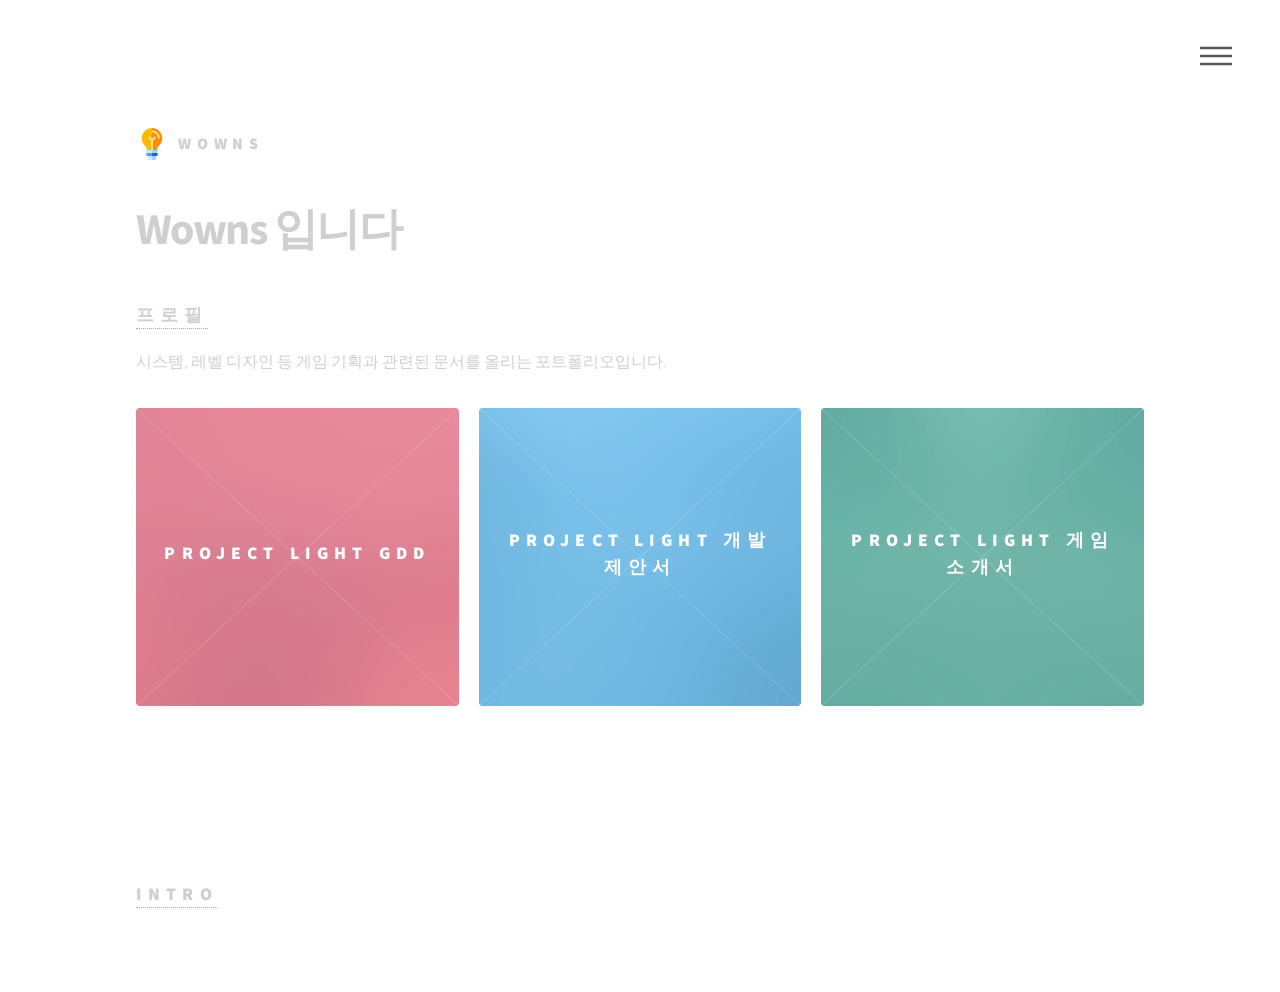
==== commit da12bc39: "0405 CHANGE CHANGE IMAGE, ADD BG, ADD DOCUMENT" ====
--- a/pages/index.html
+++ b/pages/index.html
@@ -1,18 +1,18 @@
 <!doctype html>
 <html>
   <head>
-    <title>XXX의 문서창고</title>
+    <title>Wowns</title>                          
     <meta charset="utf-8" />
     <meta
       name="viewport"
       content="width=device-width, initial-scale=1, user-scalable=no"
-    />
-    <link rel="stylesheet" href="assets/css/main.css" />
+    />  
+    <link rel="stylesheet" href="/pages/assets/css/main.css" />
     <noscript
-      ><link rel="stylesheet" href="assets/css/noscript.css"
+      ><link rel="stylesheet" href="/pages/assets/css/noscript.css"
     /></noscript>
   </head>
-  <body class="is-preload">
+  <body class="pre-loading">
     <!-- Wrapper -->
     <div id="wrapper">
       <!-- Header -->
@@ -21,7 +21,7 @@
           <!-- Logo -->
           <a href="index.html" class="logo">
             <span class="symbol"><img src="images/logo.svg" alt="" /></span
-            ><span class="title">김재준</span>
+            ><span class="title">Wowns</span>
           </a>
 
           <!-- Nav -->
@@ -37,12 +37,12 @@
       <nav id="menu">
         <h2>문서바로가기</h2>
         <ul>
-          <li><a href="/pages/page01.html">문서1</a></li>
-          <li><a href="/pages/page02.html">문서2</a></li>
-          <li><a href="/pages/page03.html">문서3</a></li>
-          <li><a href="/pages/page04.html">문서4</a></li>
+          <li><a href="/pages/page01.html">GDD</a></li>
+          <li><a href="/pages/page02.html">개발 제안서</a></li>
+          <li><a href="/pages/page03.html">게임 소개서</a></li>
+          <!-- <li><a href="/pages/page04.html">문서4</a></li>
           <li><a href="/pages/page05.html">문서5</a></li>
-          <li><a href="/pages/page06.html">문서6</a></li>
+          <li><a href="/pages/page06.html">문서6</a></li> -->
           <!-- <li><a href="/pages/page07.html">문서7</a></li>
           <li><a href="/pages/page08.html">문서8</a></li>
           <li><a href="/pages/page09.html">문서9</a></li>
@@ -59,13 +59,13 @@
             <h1>Wowns 입니다<br /></h1>
             <h2>
               <a
-                href="https://www.notion.so/gamedesigncosmos/445e931230a882c5b68301362e0fc524?source=copy_link"
+                href="https://alkaline-typhoon-e00.notion.site/43404ec7f061827bb9bc01c9897f7351?source=copy_link"
                 >프로필</a
               >
             </h2>
 
             <p>
-              시스템 + 레벨 디자인을 중심으로 공부하고 있습니다. 아래에서 프로젝트 작업물을 확인하실 수 있습니다.
+              시스템, 레벨 디자인 등 게임 기획과 관련된 문서를 올리는 포트폴리오입니다.
             </p>
           </header>
           <section class="tiles">
@@ -74,9 +74,11 @@
                 <img src="images/pic01.jpg" alt="" />
               </span>
               <a href="/pages/page01.html">
-                <h2>Project 1</h2>
-                <div class="content">
-                  <p>Project 1에 관한 GDD 입니다.</p>
+                <h2>Project Light GDD</h2>
+                <div class="content">
+                  <p>Project Light의 GDD 입니다.
+
+                  </p>
                 </div>
               </a>
             </article>
@@ -85,10 +87,10 @@
                 <img src="images/pic02.jpg" alt="" />
               </span>
               <a href="/pages/page02.html">
-                <h2>Project 2 개발 제안서</h2>
-                <div class="content">
-                  <p>
-                    Project 2를 제작하기 위한 개발 제안서.
+                <h2>Project Light 개발 제안서</h2>
+                <div class="content">
+                  <p>
+                    Project Light 의 개발 제안서입니다.
                   </p>
                 </div>
               </a>
@@ -98,15 +100,16 @@
                 <img src="images/pic03.jpg" alt="" />
               </span>
               <a href="/pages/page03.html">
-                <h2>Project 3</h2>
-                <div class="content">
-                  <p>
-                    Project 3에 관한 GDD 입니다.
-                  </p>
-                </div>
-              </a>
-            </article>
-            <article class="style4">
+                <h2>Project Light 게임 소개서
+                </h2>
+                <div class="content">
+                  <p>
+                    Project Light의 게임 소개서입니다.
+                  </p>
+                </div>
+              </a>
+            </article>
+            <!-- <article class="style4">
               <span class="image">
                 <img src="images/pic04.jpg" alt="" />
               </span>
@@ -144,7 +147,7 @@
                   </p>
                 </div>
               </a>
-            </article>
+            </article> -->
             <!-- <article class="style2">
               <span class="image">
                 <img src="images/pic07.jpg" alt="" />
@@ -237,7 +240,8 @@
       <footer id="footer">
         <div class="inner">
           <h2>
-            <a href="/index.html">처음으로 돌아가기</a>
+            <a href="/index.html">Intro
+            </a>
           </h2>
         </div>
       </footer>
--- a/pages/assets/css/main.css
+++ b/pages/assets/css/main.css
@@ -138,6 +138,8 @@
 }
 
 body {
+  background-image: url('/pages/images/background.png') !important; /* 이미지 경로 확인 필수! */
+  background-size: cover !important;
   -webkit-text-size-adjust: none;
 }
 
@@ -210,7 +212,7 @@
 input,
 select,
 textarea {
-  color: #585858;
+  color: #cfcfcf;
   font-family: "Source Sans Pro", Helvetica, sans-serif;
   font-size: 16pt;
   font-weight: 300;
@@ -3324,8 +3326,8 @@
 /* Footer */
 
 #footer {
-  padding: 5em 0 6em 0;
-  background-color: #f6f6f6;
+  padding: 0em 0 4em 0;
+  background-color: #f6f6f600;
 }
 
 #footer > .inner {
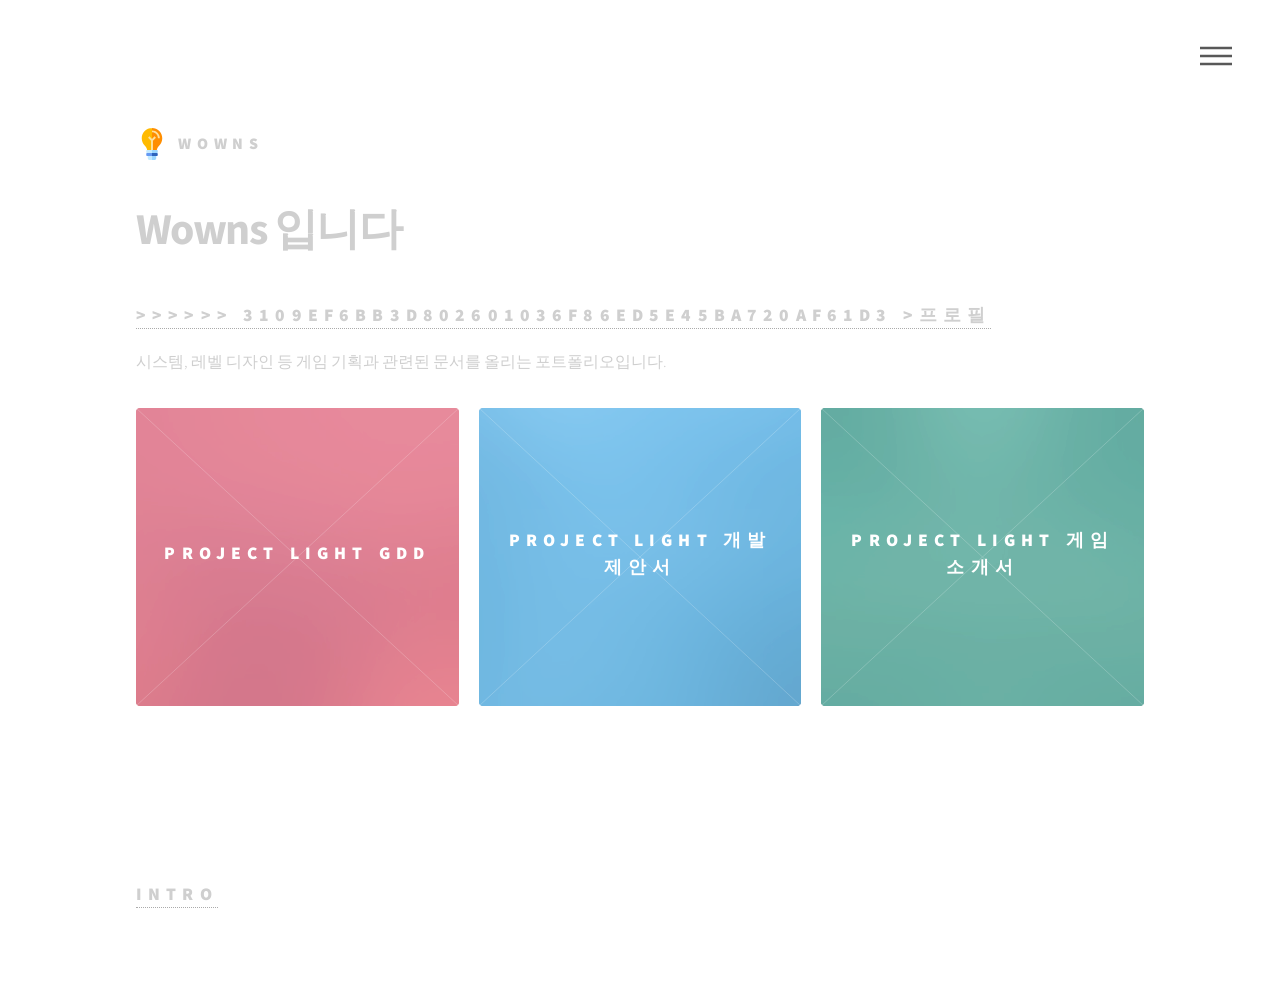
==== commit d2b6e06a: "Update index.html" ====
--- a/pages/index.html
+++ b/pages/index.html
@@ -24,6 +24,9 @@
             ><span class="title">Wowns</span>
           </a>
 
+
+
+          
           <!-- Nav -->
           <nav>
             <ul>
@@ -59,7 +62,11 @@
             <h1>Wowns 입니다<br /></h1>
             <h2>
               <a
+<<<<<<< HEAD
                 href="https://alkaline-typhoon-e00.notion.site/43404ec7f061827bb9bc01c9897f7351?source=copy_link"
+=======
+                href="https://www.notion.so/43404ec7f061827bb9bc01c9897f7351?source=copy_link"
+>>>>>>> 3109ef6bb3d802601036f86ed5e45ba720af61d3
                 >프로필</a
               >
             </h2>
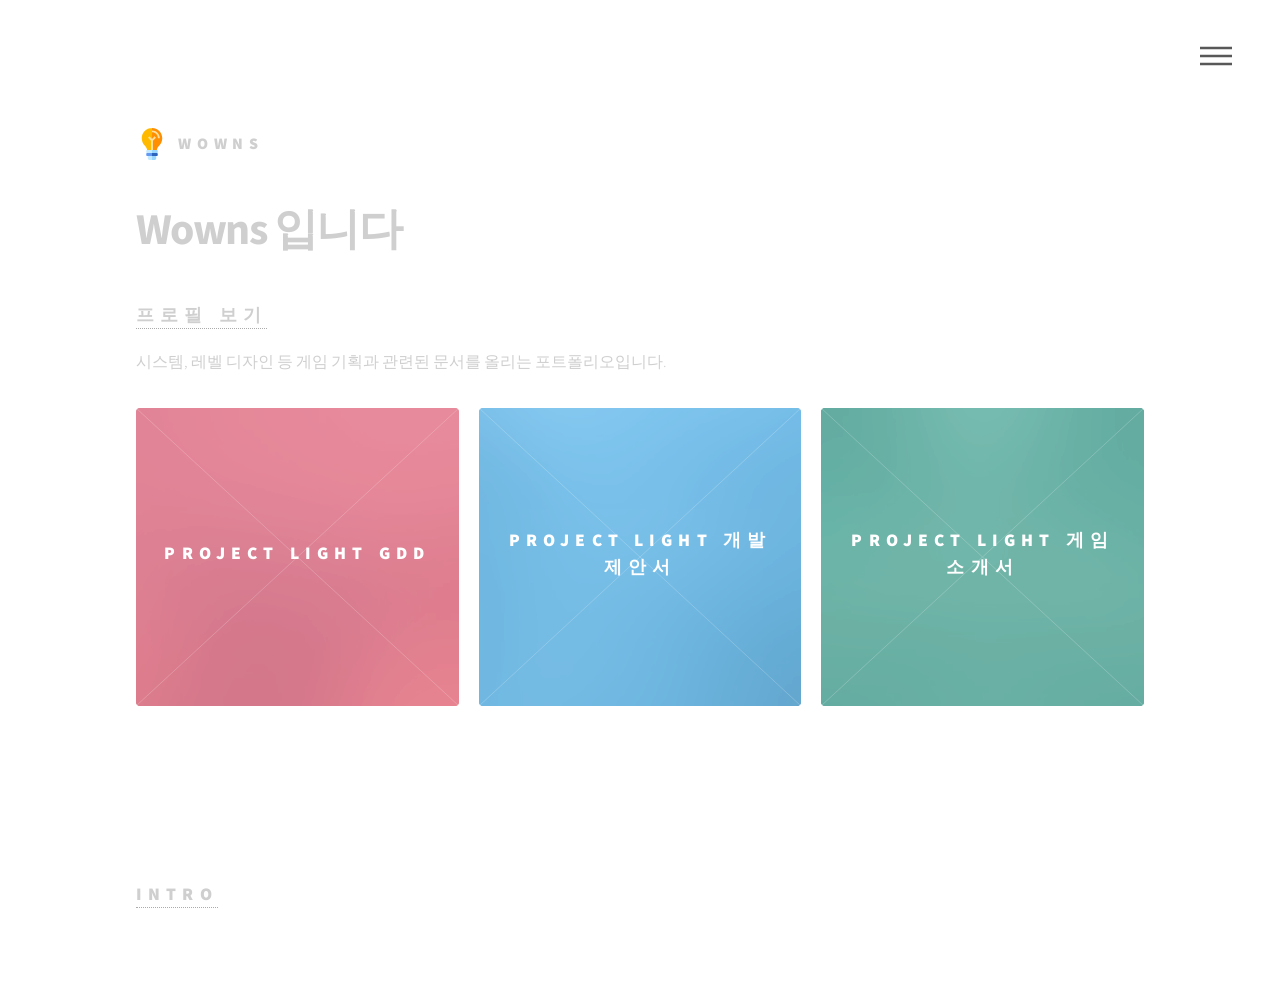
==== commit a006b634: "Update index.html" ====
--- a/pages/index.html
+++ b/pages/index.html
@@ -26,7 +26,7 @@
 
 
 
-          
+
           <!-- Nav -->
           <nav>
             <ul>
@@ -61,13 +61,9 @@
           <header>
             <h1>Wowns 입니다<br /></h1>
             <h2>
-              <a
-<<<<<<< HEAD
-                href="https://alkaline-typhoon-e00.notion.site/43404ec7f061827bb9bc01c9897f7351?source=copy_link"
-=======
-                href="https://www.notion.so/43404ec7f061827bb9bc01c9897f7351?source=copy_link"
->>>>>>> 3109ef6bb3d802601036f86ed5e45ba720af61d3
-                >프로필</a
+              <a href="https://alkaline-typhoon-e00.notion.site/43404ec7f061827bb9bc01c9897f7351?source=copy_link"
+
+                >프로필 보기</a
               >
             </h2>
 
